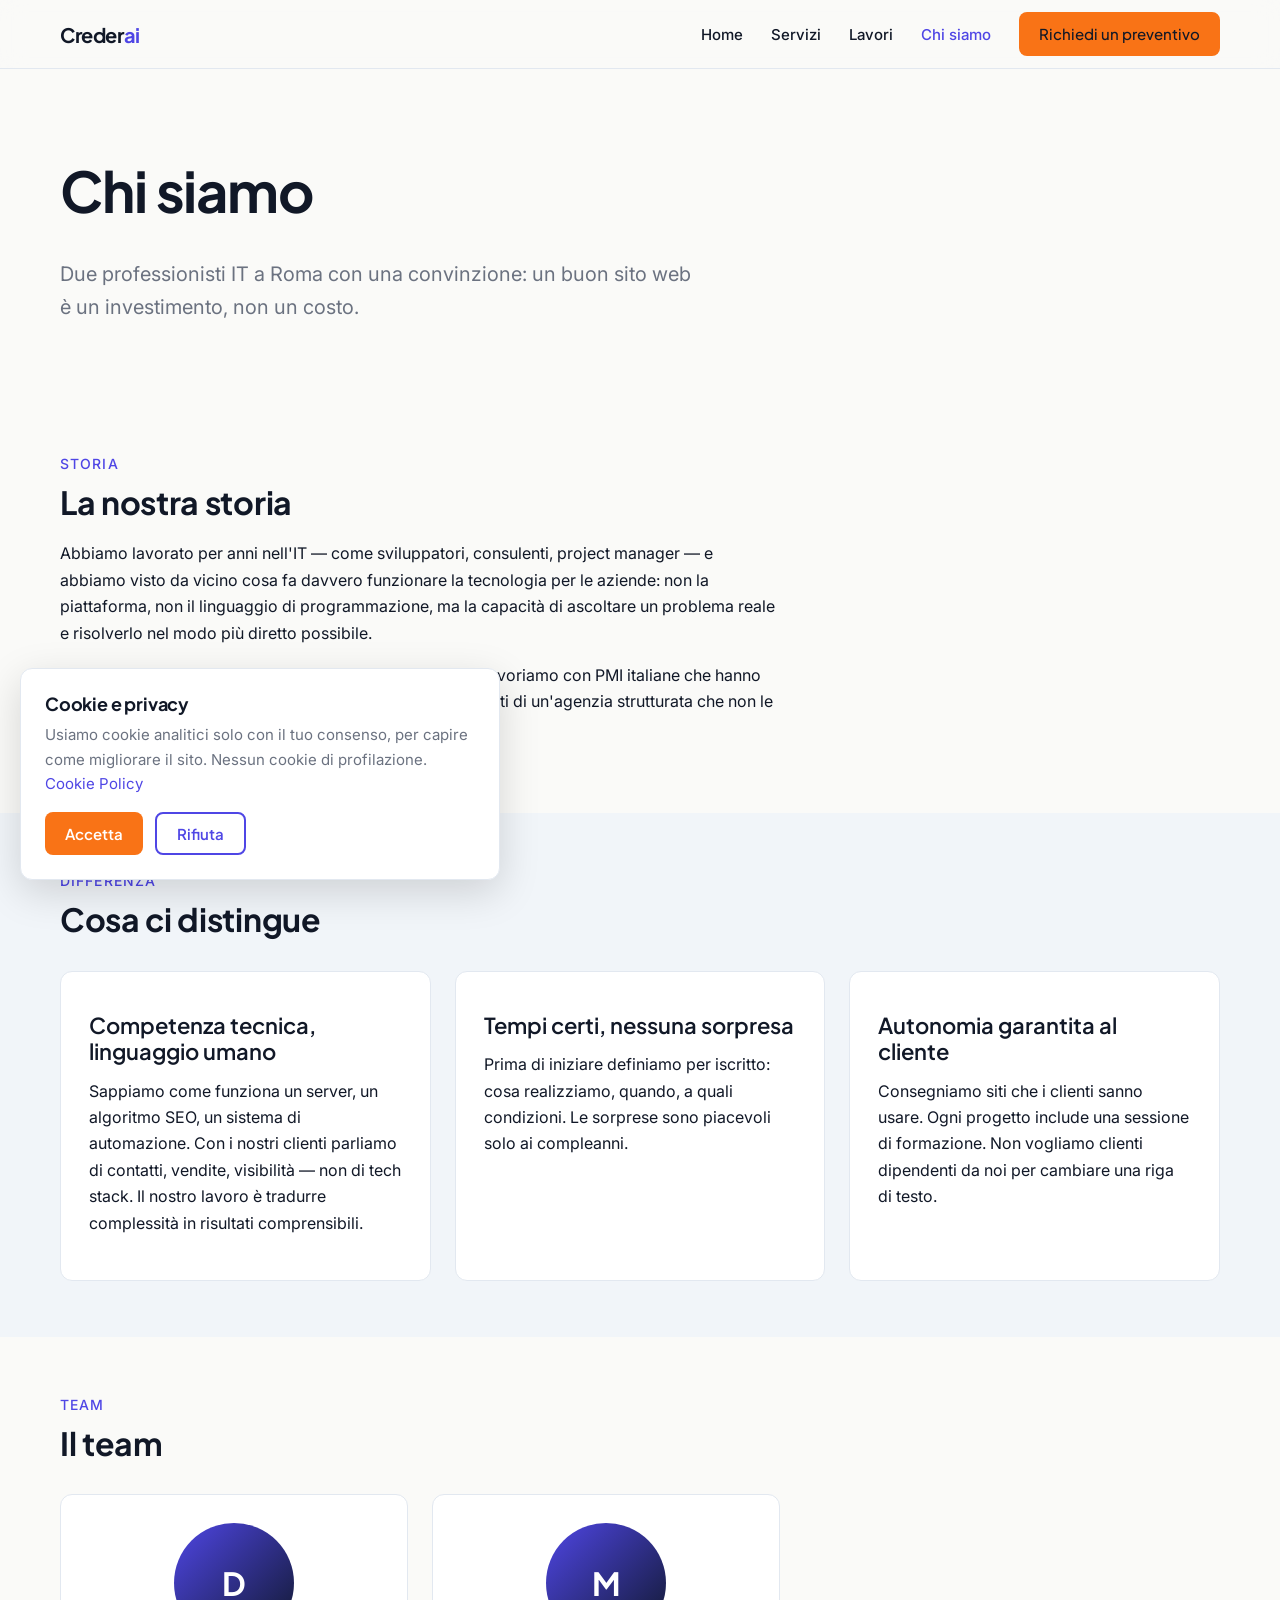
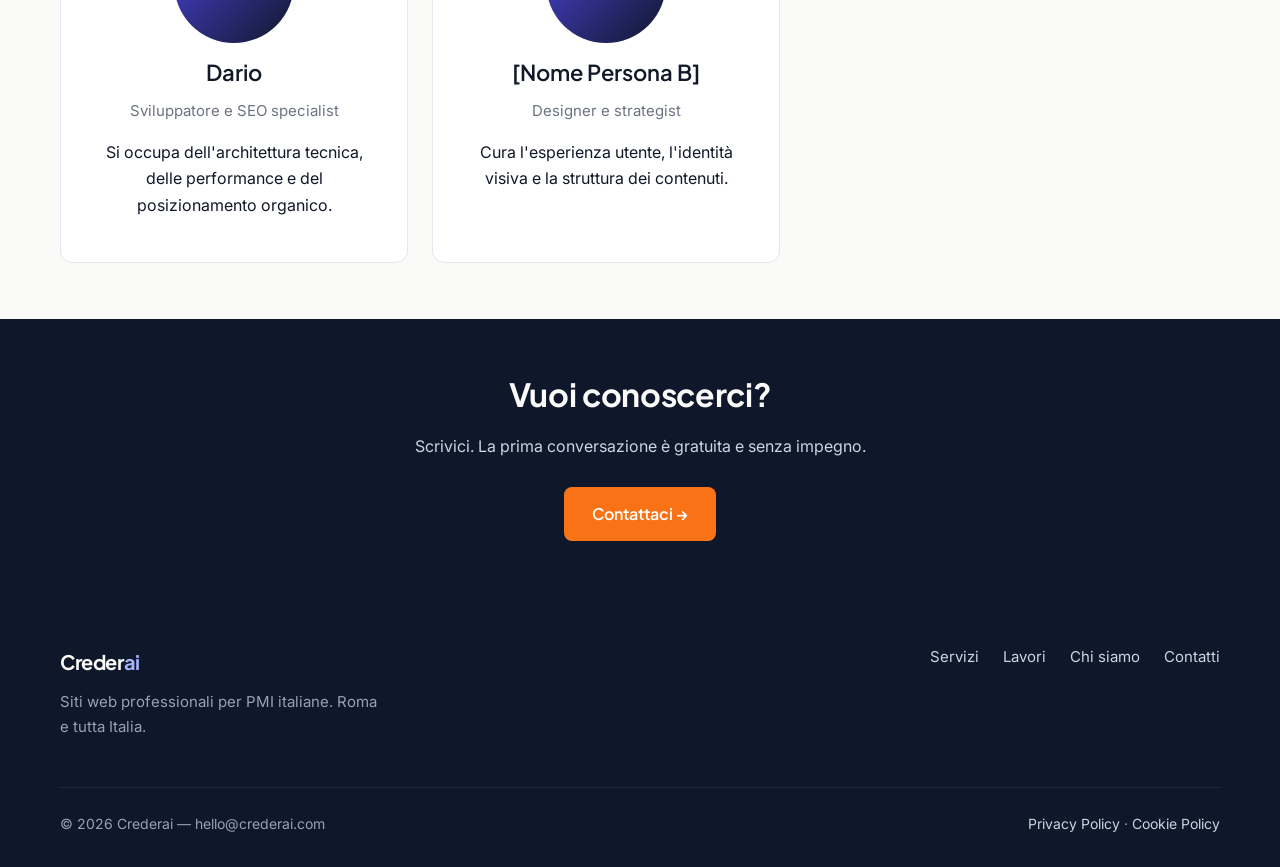
==== chi-siamo/index.html @ c8b52686 "Sito vetrina Crederai: struttura completa, 10 pagine, SEO, GDPR Co-Authored-By: Claude Fable 5 <nore" ====
<!DOCTYPE html>
<html lang="it">
<head>
  <meta charset="UTF-8">
  <meta name="viewport" content="width=device-width, initial-scale=1.0">
  <title>Chi siamo — Crederai Roma</title>
  <meta name="description" content="Due professionisti IT a Roma specializzati in siti web per PMI. Approccio consulenziale, competenza tecnica, risultati documentati.">
  <link rel="canonical" href="https://crederai.com/chi-siamo/">
  <link rel="icon" type="image/svg+xml" href="/favicon.svg">
  <meta property="og:type" content="website">
  <meta property="og:title" content="Chi siamo — Crederai Roma">
  <meta property="og:description" content="Due professionisti IT a Roma specializzati in siti web per PMI italiane.">
  <meta property="og:url" content="https://crederai.com/chi-siamo/">
  <meta property="og:locale" content="it_IT">
  <link rel="preconnect" href="https://fonts.googleapis.com">
  <link rel="preconnect" href="https://fonts.gstatic.com" crossorigin>
  <link href="https://fonts.googleapis.com/css2?family=Inter:wght@400;500&family=Plus+Jakarta+Sans:wght@600;700&display=swap" rel="stylesheet">
  <link rel="stylesheet" href="/css/style.css">
</head>
<body>
  <a class="skip-link" href="#main">Vai al contenuto principale</a>

  <header class="site-header">
    <div class="container nav">
      <a class="logo" href="/">Creder<span>ai</span></a>
      <button class="nav-toggle" aria-expanded="false" aria-label="Apri il menu di navigazione">
        <span></span><span></span><span></span>
      </button>
      <ul class="nav-links">
        <li><a href="/">Home</a></li>
        <li><a href="/servizi/">Servizi</a></li>
        <li><a href="/lavori/">Lavori</a></li>
        <li><a href="/chi-siamo/" aria-current="page">Chi siamo</a></li>
        <li><a class="btn btn-primary btn-sm" href="/contatti/">Richiedi un preventivo</a></li>
      </ul>
    </div>
  </header>

  <main id="main">

    <section class="hero" style="padding-bottom: 40px;">
      <div class="container">
        <h1>Chi siamo</h1>
        <p class="lead">Due professionisti IT a Roma con una convinzione: un buon sito web è un investimento, non un costo.</p>
      </div>
    </section>

    <section class="section">
      <div class="container">
        <span class="section-label">Storia</span>
        <h2>La nostra storia</h2>
        <div style="max-width: 720px;">
          <p>Abbiamo lavorato per anni nell'IT — come sviluppatori, consulenti, project manager — e abbiamo visto da vicino cosa fa davvero funzionare la tecnologia per le aziende: non la piattaforma, non il linguaggio di programmazione, ma la capacità di ascoltare un problema reale e risolverlo nel modo più diretto possibile.</p>
          <p>Crederai nasce da questa convinzione applicata al web. Lavoriamo con PMI italiane che hanno bisogno di una presenza digitale seria, senza i tempi e i costi di un'agenzia strutturata che non le vede nemmeno come cliente prioritario.</p>
        </div>
      </div>
    </section>

    <section class="section section-alt">
      <div class="container">
        <span class="section-label">Differenza</span>
        <h2>Cosa ci distingue</h2>
        <div class="grid-3" style="margin-top: 32px;">
          <div class="card">
            <h3>Competenza tecnica, linguaggio umano</h3>
            <p>Sappiamo come funziona un server, un algoritmo SEO, un sistema di automazione. Con i nostri clienti parliamo di contatti, vendite, visibilità — non di tech stack. Il nostro lavoro è tradurre complessità in risultati comprensibili.</p>
          </div>
          <div class="card">
            <h3>Tempi certi, nessuna sorpresa</h3>
            <p>Prima di iniziare definiamo per iscritto: cosa realizziamo, quando, a quali condizioni. Le sorprese sono piacevoli solo ai compleanni.</p>
          </div>
          <div class="card">
            <h3>Autonomia garantita al cliente</h3>
            <p>Consegniamo siti che i clienti sanno usare. Ogni progetto include una sessione di formazione. Non vogliamo clienti dipendenti da noi per cambiare una riga di testo.</p>
          </div>
        </div>
      </div>
    </section>

    <section class="section">
      <div class="container">
        <span class="section-label">Team</span>
        <h2>Il team</h2>
        <div class="grid-2" style="max-width: 720px; margin-top: 32px;">
          <div class="card team-card">
            <div class="team-avatar" aria-hidden="true">D</div>
            <h3>Dario</h3>
            <p class="team-role">Sviluppatore e SEO specialist</p>
            <p>Si occupa dell'architettura tecnica, delle performance e del posizionamento organico.</p>
          </div>
          <div class="card team-card">
            <div class="team-avatar" aria-hidden="true">M</div>
            <h3>[Nome Persona B]</h3>
            <p class="team-role">Designer e strategist</p>
            <p>Cura l'esperienza utente, l'identità visiva e la struttura dei contenuti.</p>
          </div>
        </div>
      </div>
    </section>

    <section class="section section-dark cta-band">
      <div class="container">
        <h2>Vuoi conoscerci?</h2>
        <p>Scrivici. La prima conversazione è gratuita e senza impegno.</p>
        <a class="btn btn-primary" href="/contatti/">Contattaci →</a>
      </div>
    </section>

  </main>

  <footer class="site-footer">
    <div class="container">
      <div class="footer-grid">
        <div>
          <a class="logo" href="/">Creder<span style="color:#A5B4FC">ai</span></a>
          <p style="margin-top: 12px; max-width: 320px;">Siti web professionali per PMI italiane. Roma e tutta Italia.</p>
        </div>
        <ul class="footer-links">
          <li><a href="/servizi/">Servizi</a></li>
          <li><a href="/lavori/">Lavori</a></li>
          <li><a href="/chi-siamo/">Chi siamo</a></li>
          <li><a href="/contatti/">Contatti</a></li>
        </ul>
      </div>
      <div class="footer-bottom">
        <span>© 2026 Crederai — hello@crederai.com</span>
        <span><a href="/privacy-policy/">Privacy Policy</a> · <a href="/cookie-policy/">Cookie Policy</a></span>
      </div>
    </div>
  </footer>

  <div id="cookie-banner" class="cookie-banner" hidden role="dialog" aria-labelledby="cookie-title">
    <h2 id="cookie-title">Cookie e privacy</h2>
    <p>Usiamo cookie analitici solo con il tuo consenso, per capire come migliorare il sito. Nessun cookie di profilazione. <a href="/cookie-policy/">Cookie Policy</a></p>
    <div class="cookie-actions">
      <button class="btn btn-primary btn-sm" id="cookie-accept">Accetta</button>
      <button class="btn btn-secondary btn-sm" id="cookie-reject">Rifiuta</button>
    </div>
  </div>

  <script src="/js/main.js"></script>
</body>
</html>
---- css/style.css ----
/* ============================================
   Crederai — Design System
   Palette e tipografia dal piano operativo v1.0
   ============================================ */

:root {
  --bg: #FAFAF8;
  --bg-alt: #F1F5F9;
  --bg-dark: #0F172A;
  --text: #111827;
  --text-muted: #6B7280;
  --text-on-dark: #FAFAF8;
  --brand: #4F46E5;
  --brand-dark: #3730A3;
  --accent: #F97316;
  --accent-hover: #EA6C00;
  --success: #10B981;
  --border: #E2E8F0;
  --radius: 8px;
  --radius-card: 12px;
  --max-width: 1200px;
  --font-heading: 'Plus Jakarta Sans', system-ui, sans-serif;
  --font-body: 'Inter', system-ui, sans-serif;
}

*, *::before, *::after { box-sizing: border-box; }

html { scroll-behavior: smooth; }

@media (prefers-reduced-motion: reduce) {
  html { scroll-behavior: auto; }
  *, *::before, *::after { animation: none !important; transition: none !important; }
}

body {
  margin: 0;
  font-family: var(--font-body);
  font-size: 1rem;
  line-height: 1.65;
  color: var(--text);
  background: var(--bg);
  -webkit-font-smoothing: antialiased;
}

h1, h2, h3, h4 {
  font-family: var(--font-heading);
  line-height: 1.2;
  margin: 0 0 0.6em;
}

h1 { font-size: 2.5rem; font-weight: 700; letter-spacing: -0.02em; }
h2 { font-size: 2rem; font-weight: 700; letter-spacing: -0.01em; }
h3 { font-size: 1.375rem; font-weight: 600; }
h4 { font-size: 1.125rem; font-weight: 600; }

p { margin: 0 0 1em; }

a { color: var(--brand); text-decoration: none; }
a:hover { color: var(--brand-dark); text-decoration: underline; }

a:focus-visible, button:focus-visible, input:focus-visible,
select:focus-visible, textarea:focus-visible {
  outline: 3px solid var(--brand);
  outline-offset: 2px;
  border-radius: 4px;
}

img { max-width: 100%; height: auto; display: block; }

.container {
  max-width: var(--max-width);
  margin: 0 auto;
  padding: 0 20px;
}

.section { padding: 56px 0; }
.section-alt { background: var(--bg-alt); }
.section-dark { background: var(--bg-dark); color: var(--text-on-dark); }
.section-dark h2, .section-dark h3 { color: var(--text-on-dark); }
.section-dark p { color: #CBD5E1; }

.section-label {
  display: block;
  font-size: 0.875rem;
  font-weight: 500;
  text-transform: uppercase;
  letter-spacing: 0.08em;
  color: var(--brand);
  margin-bottom: 8px;
}
.section-dark .section-label { color: #A5B4FC; }

.lead { font-size: 1.125rem; color: var(--text-muted); max-width: 640px; }
.section-dark .lead { color: #CBD5E1; }

/* ---------- Header ---------- */
.site-header {
  position: sticky;
  top: 0;
  z-index: 100;
  background: rgba(250, 250, 248, 0.85);
  backdrop-filter: blur(12px);
  -webkit-backdrop-filter: blur(12px);
  border-bottom: 1px solid var(--border);
}

.nav {
  display: flex;
  align-items: center;
  justify-content: space-between;
  height: 68px;
  gap: 16px;
}

.logo {
  font-family: var(--font-heading);
  font-weight: 700;
  font-size: 1.25rem;
  color: var(--text);
  text-decoration: none;
  letter-spacing: -0.02em;
}
.logo:hover { color: var(--text); text-decoration: none; }
.logo span { color: var(--brand); }

.nav-links {
  display: flex;
  align-items: center;
  gap: 28px;
  list-style: none;
  margin: 0;
  padding: 0;
}

.nav-links a {
  font-size: 0.9375rem;
  font-weight: 500;
  color: var(--text);
}
.nav-links a:hover { color: var(--brand); text-decoration: none; }
.nav-links a[aria-current="page"] { color: var(--brand); }

.nav-toggle {
  display: none;
  background: none;
  border: none;
  cursor: pointer;
  padding: 8px;
}
.nav-toggle span {
  display: block;
  width: 24px;
  height: 2px;
  background: var(--text);
  margin: 5px 0;
  transition: transform 0.2s;
}

/* ---------- Buttons ---------- */
.btn {
  display: inline-block;
  font-family: var(--font-heading);
  font-weight: 600;
  font-size: 1rem;
  padding: 14px 28px;
  border-radius: var(--radius);
  border: none;
  cursor: pointer;
  text-align: center;
  transition: background 0.15s, color 0.15s, border-color 0.15s;
}

.btn-primary { background: var(--accent); color: #fff; }
.btn-primary:hover { background: var(--accent-hover); color: #fff; text-decoration: none; }

.btn-secondary {
  background: transparent;
  color: var(--brand);
  border: 2px solid var(--brand);
  padding: 12px 26px;
}
.btn-secondary:hover { background: #EEF2FF; color: var(--brand-dark); text-decoration: none; }

.btn-sm { padding: 10px 20px; font-size: 0.9375rem; }

.link-arrow { font-weight: 600; white-space: nowrap; }

/* ---------- Hero ---------- */
.hero { padding: 88px 0 72px; }
.hero h1 { font-size: 3.5rem; max-width: 720px; }
.hero .lead { font-size: 1.25rem; margin-bottom: 32px; }
.hero-ctas { display: flex; gap: 20px; align-items: center; flex-wrap: wrap; }

/* ---------- Stats ---------- */
.stats {
  display: grid;
  grid-template-columns: repeat(3, 1fr);
  gap: 24px;
  text-align: center;
}
.stat-number {
  font-family: var(--font-heading);
  font-size: 2.5rem;
  font-weight: 700;
  color: var(--brand);
  display: block;
}
.stat-label { color: var(--text-muted); font-size: 0.9375rem; }

/* ---------- Cards ---------- */
.grid-3 { display: grid; grid-template-columns: repeat(3, 1fr); gap: 24px; }
.grid-2 { display: grid; grid-template-columns: repeat(2, 1fr); gap: 24px; }

.card {
  background: #fff;
  border: 1px solid var(--border);
  border-radius: var(--radius-card);
  padding: 28px;
  transition: box-shadow 0.2s, transform 0.2s;
}
.card:hover { box-shadow: 0 8px 24px rgba(0, 0, 0, 0.08); }

.card h3 { margin-top: 12px; }
.card-icon {
  width: 44px;
  height: 44px;
  border-radius: 10px;
  background: #EEF2FF;
  color: var(--brand);
  display: flex;
  align-items: center;
  justify-content: center;
  font-size: 1.25rem;
}

/* ---------- Project cards ---------- */
.project-card {
  background: #fff;
  border: 1px solid var(--border);
  border-radius: var(--radius-card);
  overflow: hidden;
  transition: box-shadow 0.2s;
  display: flex;
  flex-direction: column;
}
.project-card:hover { box-shadow: 0 8px 24px rgba(0, 0, 0, 0.08); }

.project-cover {
  aspect-ratio: 3 / 2;
  display: flex;
  align-items: center;
  justify-content: center;
  font-family: var(--font-heading);
  font-weight: 700;
  font-size: 1.5rem;
  color: #fff;
}
.cover-legale { background: linear-gradient(135deg, #4F46E5, #0F172A); }
.cover-ristorante { background: linear-gradient(135deg, #F97316, #7C2D12); }
.cover-fisio { background: linear-gradient(135deg, #10B981, #064E3B); }
.cover-immobiliare { background: linear-gradient(135deg, #0EA5E9, #0C4A6E); }
.cover-boutique { background: linear-gradient(135deg, #EC4899, #831843); }

.project-body { padding: 24px; display: flex; flex-direction: column; flex: 1; }
.project-tag {
  display: inline-block;
  font-size: 0.8125rem;
  font-weight: 500;
  color: var(--brand);
  background: #EEF2FF;
  border-radius: 20px;
  padding: 3px 12px;
  margin-bottom: 12px;
  align-self: flex-start;
}
.project-body h3 { font-size: 1.25rem; }
.project-body .link-arrow { margin-top: auto; padding-top: 12px; }

/* ---------- Steps ---------- */
.steps { display: grid; grid-template-columns: repeat(4, 1fr); gap: 24px; counter-reset: step; }
.step { position: relative; }
.step-number {
  font-family: var(--font-heading);
  font-size: 2.75rem;
  font-weight: 700;
  color: var(--brand);
  opacity: 0.35;
  line-height: 1;
  display: block;
  margin-bottom: 8px;
}
.section-dark .step-number { color: #A5B4FC; opacity: 0.6; }

/* ---------- CTA band ---------- */
.cta-band { text-align: center; }
.cta-band h2 { max-width: 620px; margin-left: auto; margin-right: auto; }
.cta-band p { max-width: 520px; margin: 0 auto 28px; }

/* ---------- Case study page ---------- */
.case-header { padding: 72px 0 40px; }
.case-meta { display: flex; gap: 10px; flex-wrap: wrap; margin-bottom: 16px; }
.case-hero-visual {
  border-radius: var(--radius-card);
  aspect-ratio: 21 / 9;
  display: flex;
  align-items: center;
  justify-content: center;
  font-family: var(--font-heading);
  font-weight: 700;
  font-size: 2rem;
  color: #fff;
  margin-bottom: 48px;
}
.case-content { max-width: 720px; }
.case-content h2 { margin-top: 48px; }
.case-result {
  background: #ECFDF5;
  border: 1px solid #A7F3D0;
  border-radius: var(--radius-card);
  padding: 24px 28px;
  margin-top: 16px;
}
.case-result p:last-child { margin-bottom: 0; }

/* ---------- FAQ ---------- */
.faq-item {
  border: 1px solid var(--border);
  border-radius: var(--radius-card);
  background: #fff;
  margin-bottom: 12px;
  padding: 4px 24px;
}
.faq-item summary {
  font-family: var(--font-heading);
  font-weight: 600;
  font-size: 1.0625rem;
  cursor: pointer;
  padding: 16px 0;
  list-style: none;
  position: relative;
  padding-right: 32px;
}
.faq-item summary::-webkit-details-marker { display: none; }
.faq-item summary::after {
  content: "+";
  position: absolute;
  right: 0;
  top: 50%;
  transform: translateY(-50%);
  font-size: 1.5rem;
  color: var(--brand);
}
.faq-item[open] summary::after { content: "–"; }
.faq-item p { padding-bottom: 16px; color: var(--text-muted); }

/* ---------- Forms ---------- */
.form-grid { display: grid; grid-template-columns: 1fr 1fr; gap: 20px; max-width: 720px; }
.form-field { display: flex; flex-direction: column; gap: 6px; }
.form-field-full { grid-column: 1 / -1; }

label { font-weight: 500; font-size: 0.9375rem; }
label .req { color: var(--accent); }

input, select, textarea {
  font-family: var(--font-body);
  font-size: 1rem;
  padding: 12px 14px;
  border: 1px solid var(--border);
  border-radius: var(--radius);
  background: #fff;
  color: var(--text);
  width: 100%;
}
input:focus, select:focus, textarea:focus { border-color: var(--brand); }

textarea { resize: vertical; min-height: 120px; }

.checkbox-field {
  display: flex;
  align-items: flex-start;
  gap: 10px;
  font-size: 0.9375rem;
}
.checkbox-field input { width: auto; margin-top: 4px; }

.form-note {
  font-size: 0.875rem;
  color: var(--text-muted);
  margin-top: 12px;
}

/* Honeypot: nascosto ai visitatori, visibile ai bot */
.hp-field {
  position: absolute !important;
  left: -9999px !important;
  width: 1px;
  height: 1px;
  overflow: hidden;
}

/* ---------- Team ---------- */
.team-card { text-align: center; }
.team-avatar {
  width: 120px;
  height: 120px;
  border-radius: 50%;
  margin: 0 auto 16px;
  display: flex;
  align-items: center;
  justify-content: center;
  font-family: var(--font-heading);
  font-weight: 700;
  font-size: 2rem;
  color: #fff;
  background: linear-gradient(135deg, var(--brand), var(--bg-dark));
}
.team-role { color: var(--text-muted); font-size: 0.9375rem; }

/* ---------- Footer ---------- */
.site-footer {
  background: var(--bg-dark);
  color: #94A3B8;
  padding: 48px 0 32px;
  font-size: 0.9375rem;
}
.footer-grid {
  display: flex;
  justify-content: space-between;
  align-items: flex-start;
  gap: 32px;
  flex-wrap: wrap;
  margin-bottom: 32px;
}
.site-footer .logo { color: var(--text-on-dark); }
.site-footer a { color: #CBD5E1; }
.site-footer a:hover { color: #fff; }
.footer-links { display: flex; gap: 24px; list-style: none; margin: 0; padding: 0; flex-wrap: wrap; }
.footer-bottom {
  border-top: 1px solid #1E293B;
  padding-top: 24px;
  display: flex;
  justify-content: space-between;
  gap: 16px;
  flex-wrap: wrap;
  font-size: 0.875rem;
}

/* ---------- Cookie banner ---------- */
.cookie-banner {
  position: fixed;
  bottom: 20px;
  left: 20px;
  right: 20px;
  max-width: 480px;
  background: #fff;
  border: 1px solid var(--border);
  border-radius: var(--radius-card);
  box-shadow: 0 12px 40px rgba(0, 0, 0, 0.15);
  padding: 24px;
  z-index: 200;
}
.cookie-banner h2 { font-size: 1.125rem; margin-bottom: 8px; }
.cookie-banner p { font-size: 0.9375rem; color: var(--text-muted); }
.cookie-actions { display: flex; gap: 12px; flex-wrap: wrap; }
.cookie-banner[hidden] { display: none; }

/* ---------- Skip link ---------- */
.skip-link {
  position: absolute;
  left: -9999px;
  top: 0;
  background: var(--brand);
  color: #fff;
  padding: 10px 18px;
  border-radius: 0 0 var(--radius) 0;
  z-index: 300;
}
.skip-link:focus { left: 0; }

/* ---------- 404 ---------- */
.page-404 { text-align: center; padding: 120px 0; }
.page-404 h1 { font-size: 5rem; color: var(--brand); }

/* ---------- Responsive ---------- */
@media (max-width: 900px) {
  .grid-3, .steps { grid-template-columns: 1fr 1fr; }
}

@media (max-width: 680px) {
  h1 { font-size: 1.875rem; }
  h2 { font-size: 1.5rem; }
  .hero { padding: 56px 0 48px; }
  .hero h1 { font-size: 2.25rem; }
  .section { padding: 48px 0; }

  .grid-3, .grid-2, .steps, .form-grid { grid-template-columns: 1fr; }
  .stats { grid-template-columns: 1fr; gap: 20px; }

  .nav-toggle { display: block; }
  .nav-links {
    display: none;
    position: absolute;
    top: 68px;
    left: 0;
    right: 0;
    background: var(--bg);
    border-bottom: 1px solid var(--border);
    flex-direction: column;
    align-items: flex-start;
    padding: 20px;
    gap: 18px;
  }
  .nav-links.open { display: flex; }
}
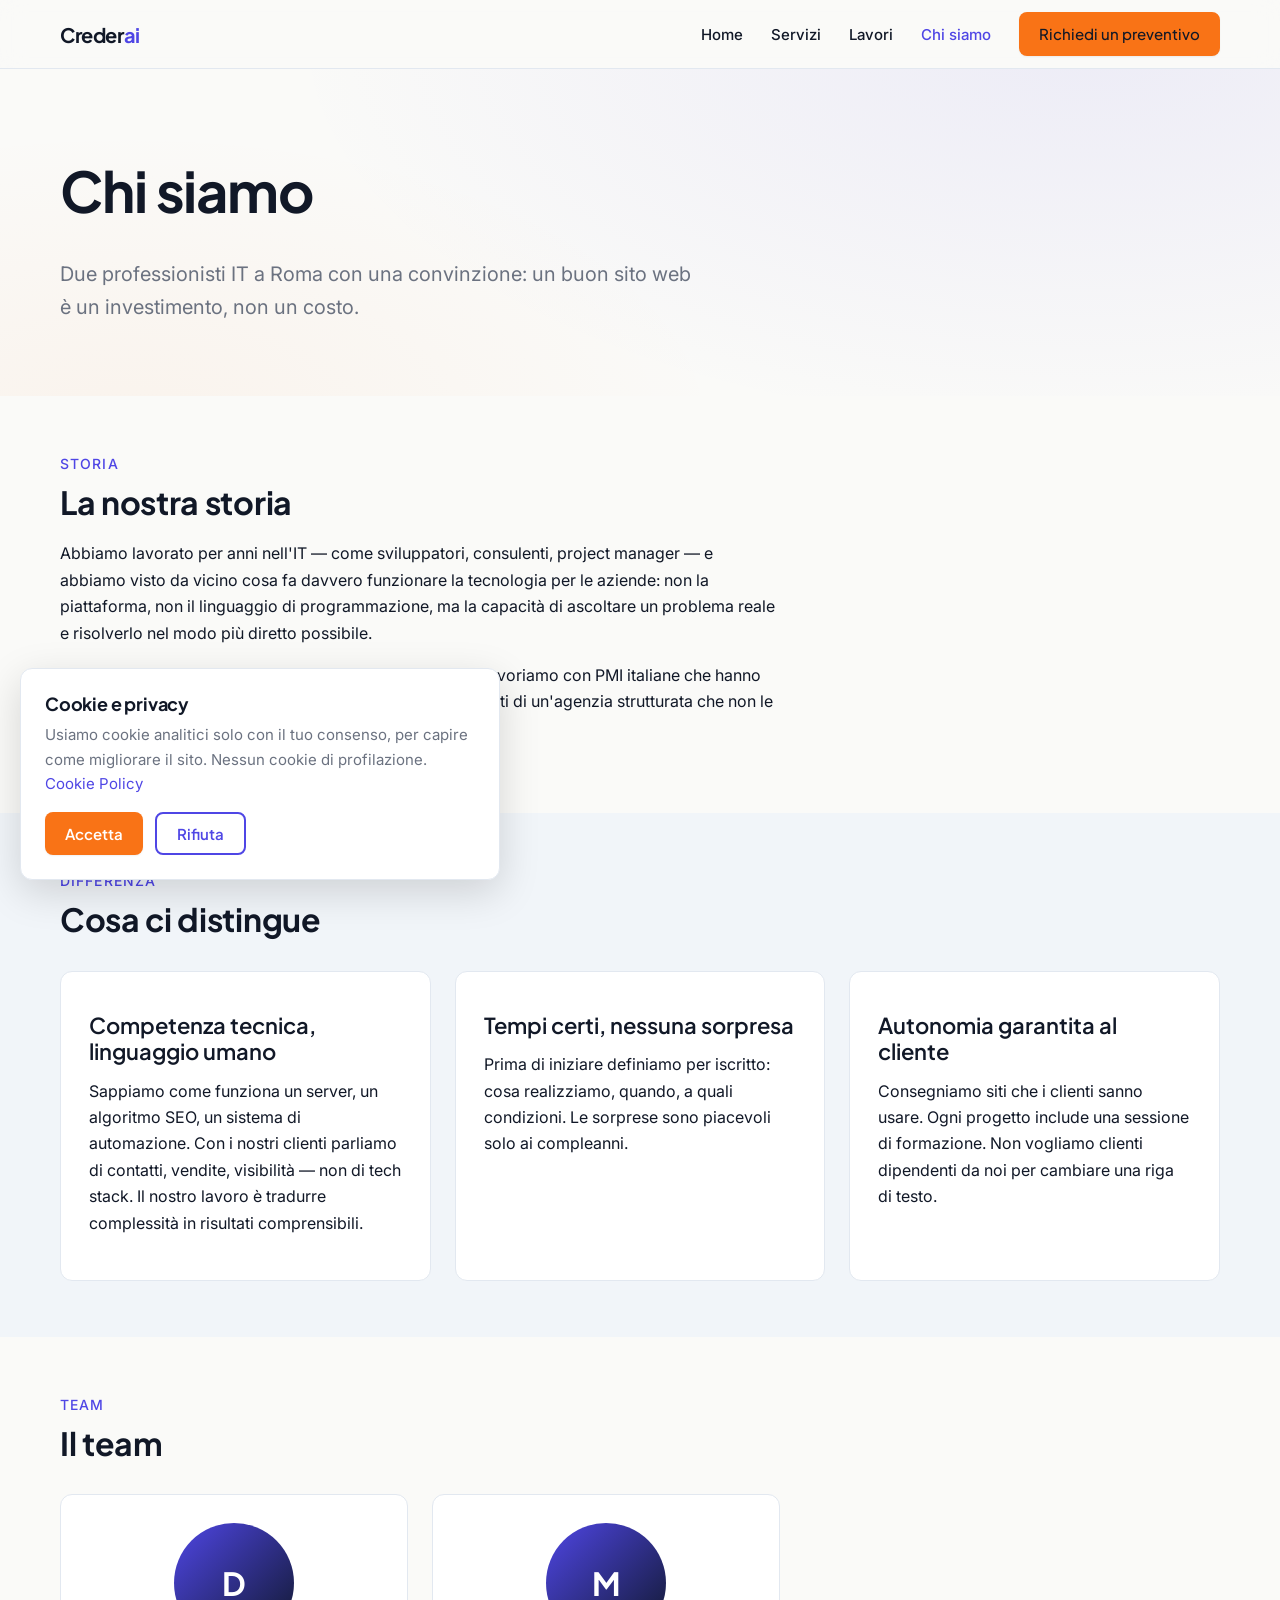
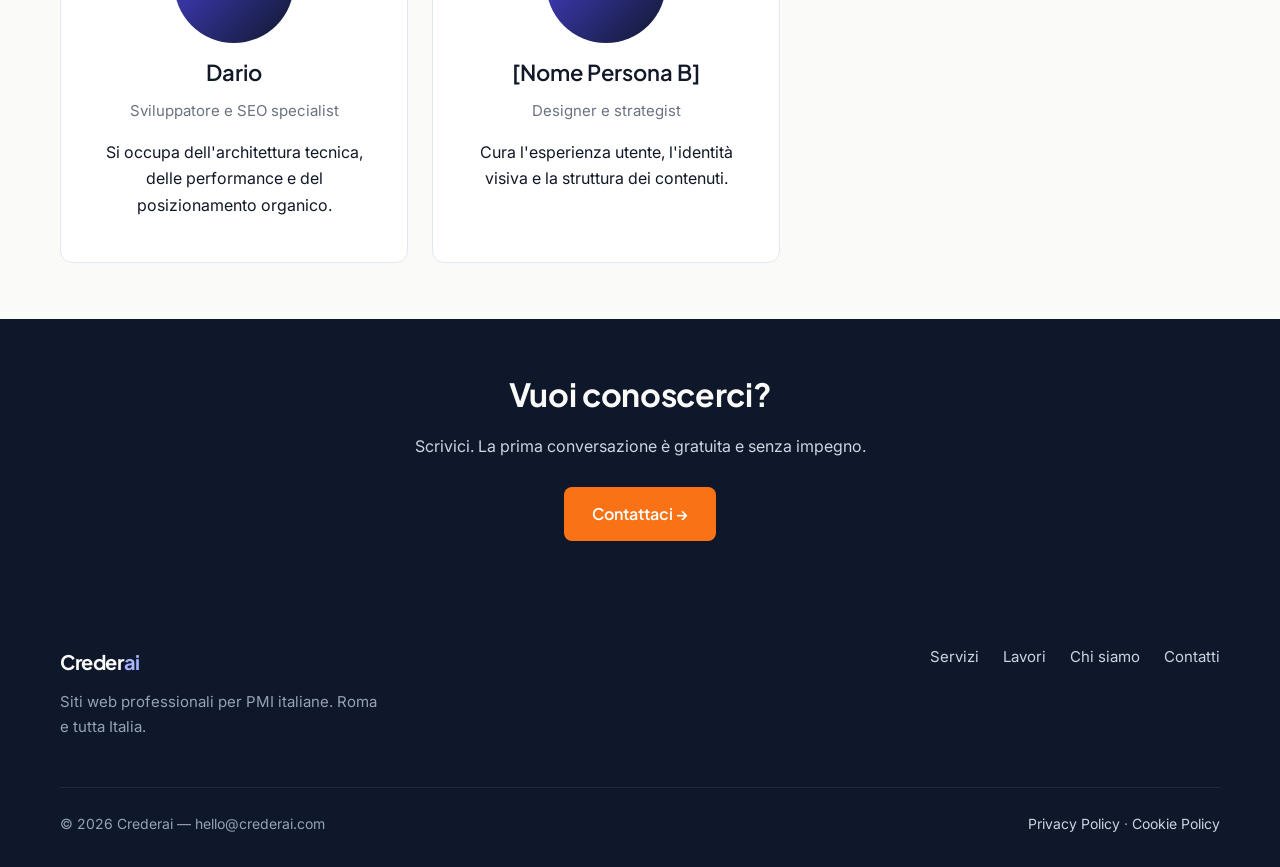
==== commit ee69915f: "Miglioramenti: config Vercel, scroll reveal, nav accessibile, breadcrumb JSON-LD, theme-color - verc" ====
--- a/chi-siamo/index.html
+++ b/chi-siamo/index.html
@@ -3,6 +3,7 @@
 <head>
   <meta charset="UTF-8">
   <meta name="viewport" content="width=device-width, initial-scale=1.0">
+  <meta name="theme-color" content="#4F46E5">
   <title>Chi siamo — Crederai Roma</title>
   <meta name="description" content="Due professionisti IT a Roma specializzati in siti web per PMI. Approccio consulenziale, competenza tecnica, risultati documentati.">
   <link rel="canonical" href="https://crederai.com/chi-siamo/">
--- a/css/style.css
+++ b/css/style.css
@@ -167,11 +167,12 @@
   border: none;
   cursor: pointer;
   text-align: center;
-  transition: background 0.15s, color 0.15s, border-color 0.15s;
-}
-
-.btn-primary { background: var(--accent); color: #fff; }
-.btn-primary:hover { background: var(--accent-hover); color: #fff; text-decoration: none; }
+  transition: background 0.15s, color 0.15s, border-color 0.15s, transform 0.15s, box-shadow 0.15s;
+}
+
+.btn-primary { background: var(--accent); color: #fff; box-shadow: 0 1px 2px rgba(0,0,0,0.06); }
+.btn-primary:hover { background: var(--accent-hover); color: #fff; text-decoration: none; transform: translateY(-1px); box-shadow: 0 4px 12px rgba(249, 115, 22, 0.3); }
+.btn-primary:active { transform: translateY(0); }
 
 .btn-secondary {
   background: transparent;
@@ -186,10 +187,28 @@
 .link-arrow { font-weight: 600; white-space: nowrap; }
 
 /* ---------- Hero ---------- */
-.hero { padding: 88px 0 72px; }
+.hero {
+  padding: 88px 0 72px;
+  position: relative;
+  background-image:
+    radial-gradient(ellipse 800px 400px at 85% -10%, rgba(79, 70, 229, 0.08), transparent),
+    radial-gradient(ellipse 600px 300px at 10% 110%, rgba(249, 115, 22, 0.05), transparent);
+}
 .hero h1 { font-size: 3.5rem; max-width: 720px; }
+.hero h1 .accent { color: var(--brand); }
 .hero .lead { font-size: 1.25rem; margin-bottom: 32px; }
 .hero-ctas { display: flex; gap: 20px; align-items: center; flex-wrap: wrap; }
+
+/* ---------- Scroll reveal (attivo solo con JS, rispetta reduced-motion) ---------- */
+.js .reveal {
+  opacity: 0;
+  transform: translateY(18px);
+  transition: opacity 0.55s ease, transform 0.55s ease;
+}
+.js .reveal.visible { opacity: 1; transform: none; }
+@media (prefers-reduced-motion: reduce) {
+  .js .reveal { opacity: 1; transform: none; }
+}
 
 /* ---------- Stats ---------- */
 .stats {
@@ -218,7 +237,7 @@
   padding: 28px;
   transition: box-shadow 0.2s, transform 0.2s;
 }
-.card:hover { box-shadow: 0 8px 24px rgba(0, 0, 0, 0.08); }
+.card:hover { box-shadow: 0 8px 24px rgba(0, 0, 0, 0.08); transform: translateY(-2px); }
 
 .card h3 { margin-top: 12px; }
 .card-icon {
@@ -239,11 +258,11 @@
   border: 1px solid var(--border);
   border-radius: var(--radius-card);
   overflow: hidden;
-  transition: box-shadow 0.2s;
+  transition: box-shadow 0.2s, transform 0.2s;
   display: flex;
   flex-direction: column;
 }
-.project-card:hover { box-shadow: 0 8px 24px rgba(0, 0, 0, 0.08); }
+.project-card:hover { box-shadow: 0 8px 24px rgba(0, 0, 0, 0.08); transform: translateY(-3px); }
 
 .project-cover {
   aspect-ratio: 3 / 2;
